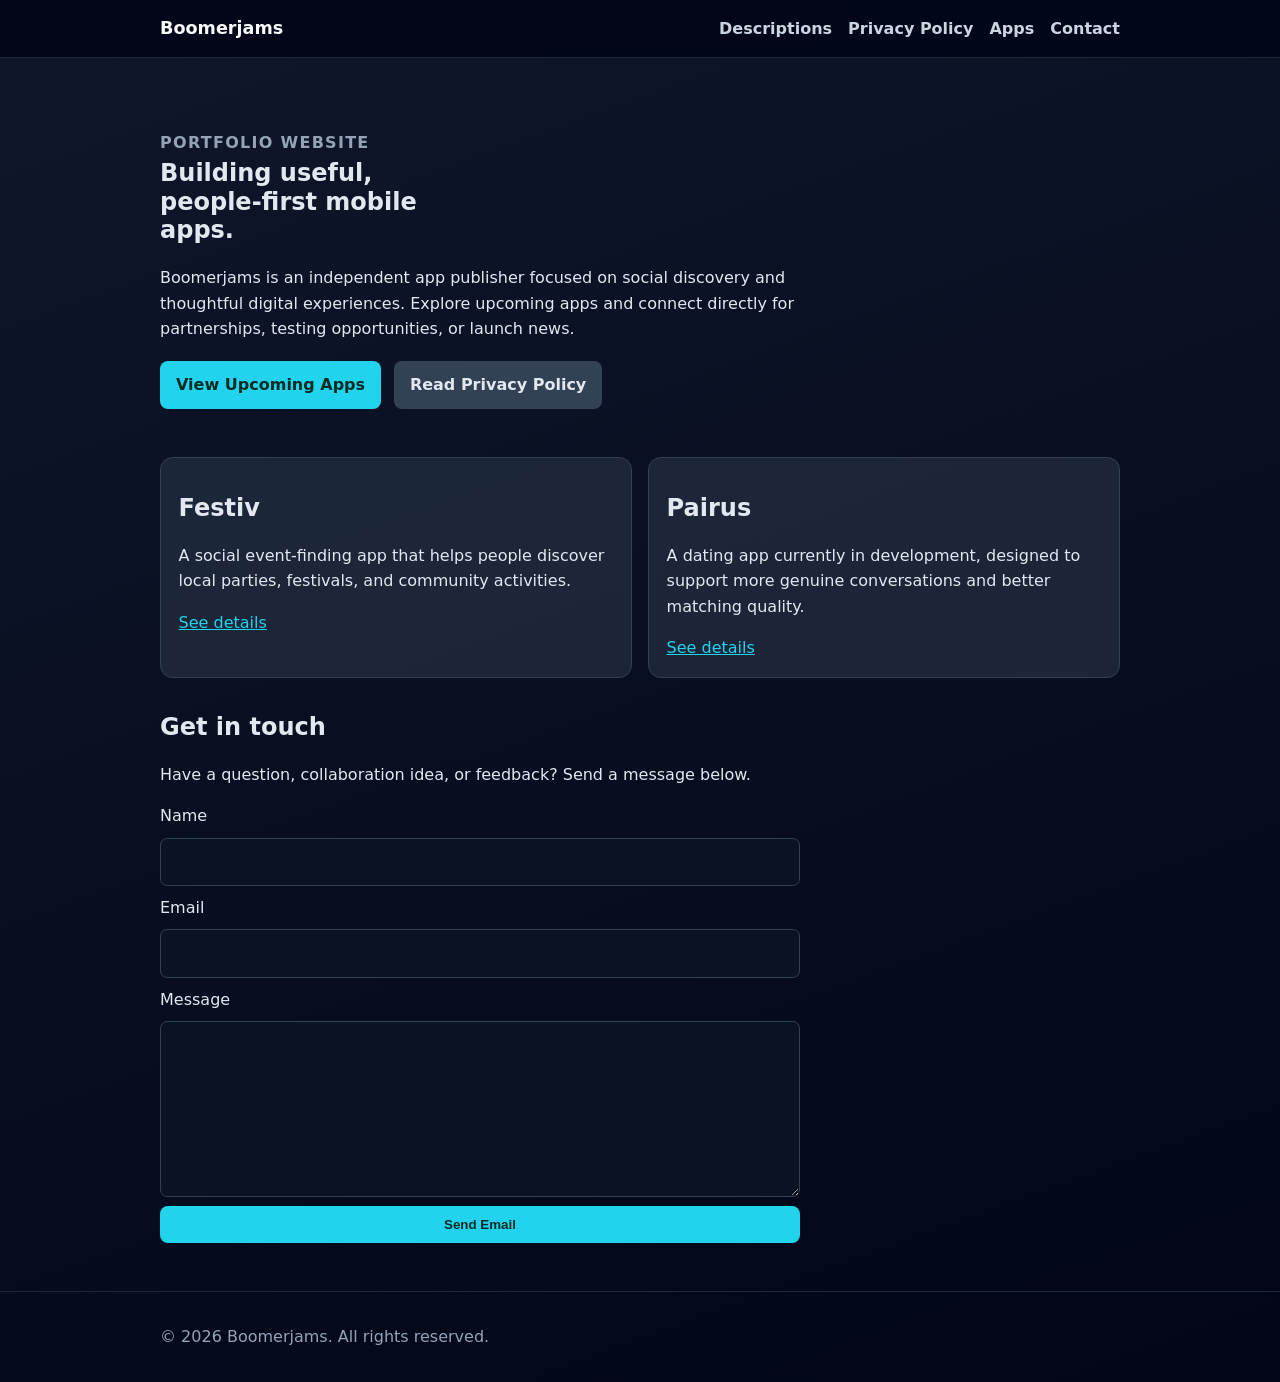
==== index.html @ 9849baeb "Merge branch 'main' into codex/create-portfolio-website-for-boomerjams" ====
<!doctype html>
<html lang="en">
  <head>
    <meta charset="UTF-8" />
    <meta name="viewport" content="width=device-width, initial-scale=1.0" />
    <title>Boomerjams | App Publisher Portfolio</title>
    <link rel="stylesheet" href="styles.css" />
  </head>
  <body>
    <header class="site-header">
      <div class="container nav-wrap">
        <a class="brand" href="index.html">Boomerjams</a>
        <nav aria-label="Main navigation">
          <ul class="nav-links">
            <li><a href="descriptions.html">Descriptions</a></li>
            <li><a href="privacy-policy.html">Privacy Policy</a></li>
            <li><a href="apps.html">Apps</a></li>
            <li><a href="#contact">Contact</a></li>
          </ul>
        </nav>
      </div>
    </header>

    <main>
      <section class="hero container">
        <p class="eyebrow">Portfolio Website</p>
        <h1>Building useful, people-first mobile apps.</h1>
        <p>
          Boomerjams is an independent app publisher focused on social discovery and
          thoughtful digital experiences. Explore upcoming apps and connect directly
          for partnerships, testing opportunities, or launch news.
        </p>
        <div class="hero-actions">
          <a class="btn" href="apps.html">View Upcoming Apps</a>
          <a class="btn btn-secondary" href="privacy-policy.html">Read Privacy Policy</a>
        </div>
      </section>

      <section class="container cards-grid">
        <article class="card">
          <h2>Festiv</h2>
          <p>
            A social event-finding app that helps people discover local parties,
            festivals, and community activities.
          </p>
          <a href="apps.html#festiv">See details</a>
        </article>
        <article class="card">
          <h2>Pairus</h2>
          <p>
            A dating app currently in development, designed to support more genuine
            conversations and better matching quality.
          </p>
          <a href="apps.html#pairus">See details</a>
        </article>
      </section>

      <section class="container contact" id="contact">
        <h2>Get in touch</h2>
        <p>Have a question, collaboration idea, or feedback? Send a message below.</p>
        <form class="contact-form" action="mailto:kobbowork@gmail.com" method="post" enctype="text/plain">
          <label for="name">Name</label>
          <input id="name" name="name" type="text" required />

          <label for="email">Email</label>
          <input id="email" name="email" type="email" required />

          <label for="message">Message</label>
          <textarea id="message" name="message" rows="6" required></textarea>

          <button type="submit" class="btn">Send Email</button>
        </form>
      </section>
    </main>

    <footer class="site-footer">
      <div class="container">
        <p>© <span id="year"></span> Boomerjams. All rights reserved.</p>
      </div>
    </footer>

    <script src="script.js"></script>
  </body>
</html>
---- styles.css ----
:root {
  --bg: #0f172a;
  --surface: #1e293b;
  --surface-alt: #334155;
  --text: #e2e8f0;
  --muted: #94a3b8;
  --accent: #22d3ee;
  --accent-dark: #0891b2;
  --max-width: 960px;
}

* {
  box-sizing: border-box;
}

body {
  margin: 0;
  font-family: Inter, system-ui, -apple-system, Segoe UI, Roboto, sans-serif;
  line-height: 1.6;
  background: linear-gradient(160deg, #0f172a, #020617);
  color: var(--text);
}

a {
  color: var(--accent);
}

.container {
  width: min(var(--max-width), 92%);
  margin: 0 auto;
}

.site-header {
  position: sticky;
  top: 0;
  z-index: 10;
  background: rgba(2, 6, 23, 0.92);
  backdrop-filter: blur(6px);
  border-bottom: 1px solid #1f2937;
}

.nav-wrap {
  display: flex;
  align-items: center;
  justify-content: space-between;
  gap: 1rem;
  padding: 0.9rem 0;
}

.brand {
  font-size: 1.1rem;
  font-weight: 700;
  color: #f8fafc;
  text-decoration: none;
}

.nav-links {
  display: flex;
  gap: 1rem;
  list-style: none;
  padding: 0;
  margin: 0;
}

.nav-links a {
  text-decoration: none;
  color: #cbd5e1;
  font-weight: 600;
}

.nav-links a:hover,
.nav-links a[aria-current="page"] {
  color: var(--accent);
}

.hero,
.page-main {
  padding: 3.5rem 0 2rem;
}

.eyebrow {
  color: var(--muted);
  text-transform: uppercase;
  letter-spacing: 0.08em;
  font-weight: 700;
  margin-bottom: 0.2rem;
}

h1,
h2,
h3 {
  line-height: 1.2;
}

.hero h1 {
  max-width: 18ch;
  margin-top: 0;
}

.hero p {
  max-width: 65ch;
}

.hero-actions {
  display: flex;
  flex-wrap: wrap;
  gap: 0.8rem;
  margin-top: 1.2rem;
}

.btn {
  border: none;
  background: var(--accent);
  color: #022c22;
  text-decoration: none;
  font-weight: 700;
  padding: 0.7rem 1rem;
  border-radius: 0.5rem;
  display: inline-block;
  cursor: pointer;
}

.btn:hover {
  background: #67e8f9;
}

.btn-secondary {
  background: var(--surface-alt);
  color: var(--text);
}

.btn-secondary:hover {
  background: #475569;
}

.cards-grid {
  display: grid;
  grid-template-columns: repeat(auto-fit, minmax(240px, 1fr));
  gap: 1rem;
  margin: 1rem auto 2.2rem;
}

.card {
  background: rgba(30, 41, 59, 0.9);
  border: 1px solid #334155;
  border-radius: 0.8rem;
  padding: 1rem 1.1rem;
}

.app-detail {
  margin-top: 1rem;
}

.contact {
  margin: 1rem auto 3rem;
}

.contact-form {
  display: grid;
  gap: 0.55rem;
  max-width: 640px;
}

input,
textarea {
  background: #0b1222;
  color: var(--text);
  border: 1px solid #334155;
  border-radius: 0.45rem;
  padding: 0.65rem;
  font: inherit;
}

.site-footer {
  border-top: 1px solid #1f2937;
  padding: 1rem 0;
  color: var(--muted);
}

.policy h2 {
  margin-top: 1.8rem;
}

@media (max-width: 700px) {
  .nav-wrap {
    flex-direction: column;
    align-items: flex-start;
  }

  .hero,
  .page-main {
    padding-top: 2rem;
  }
}
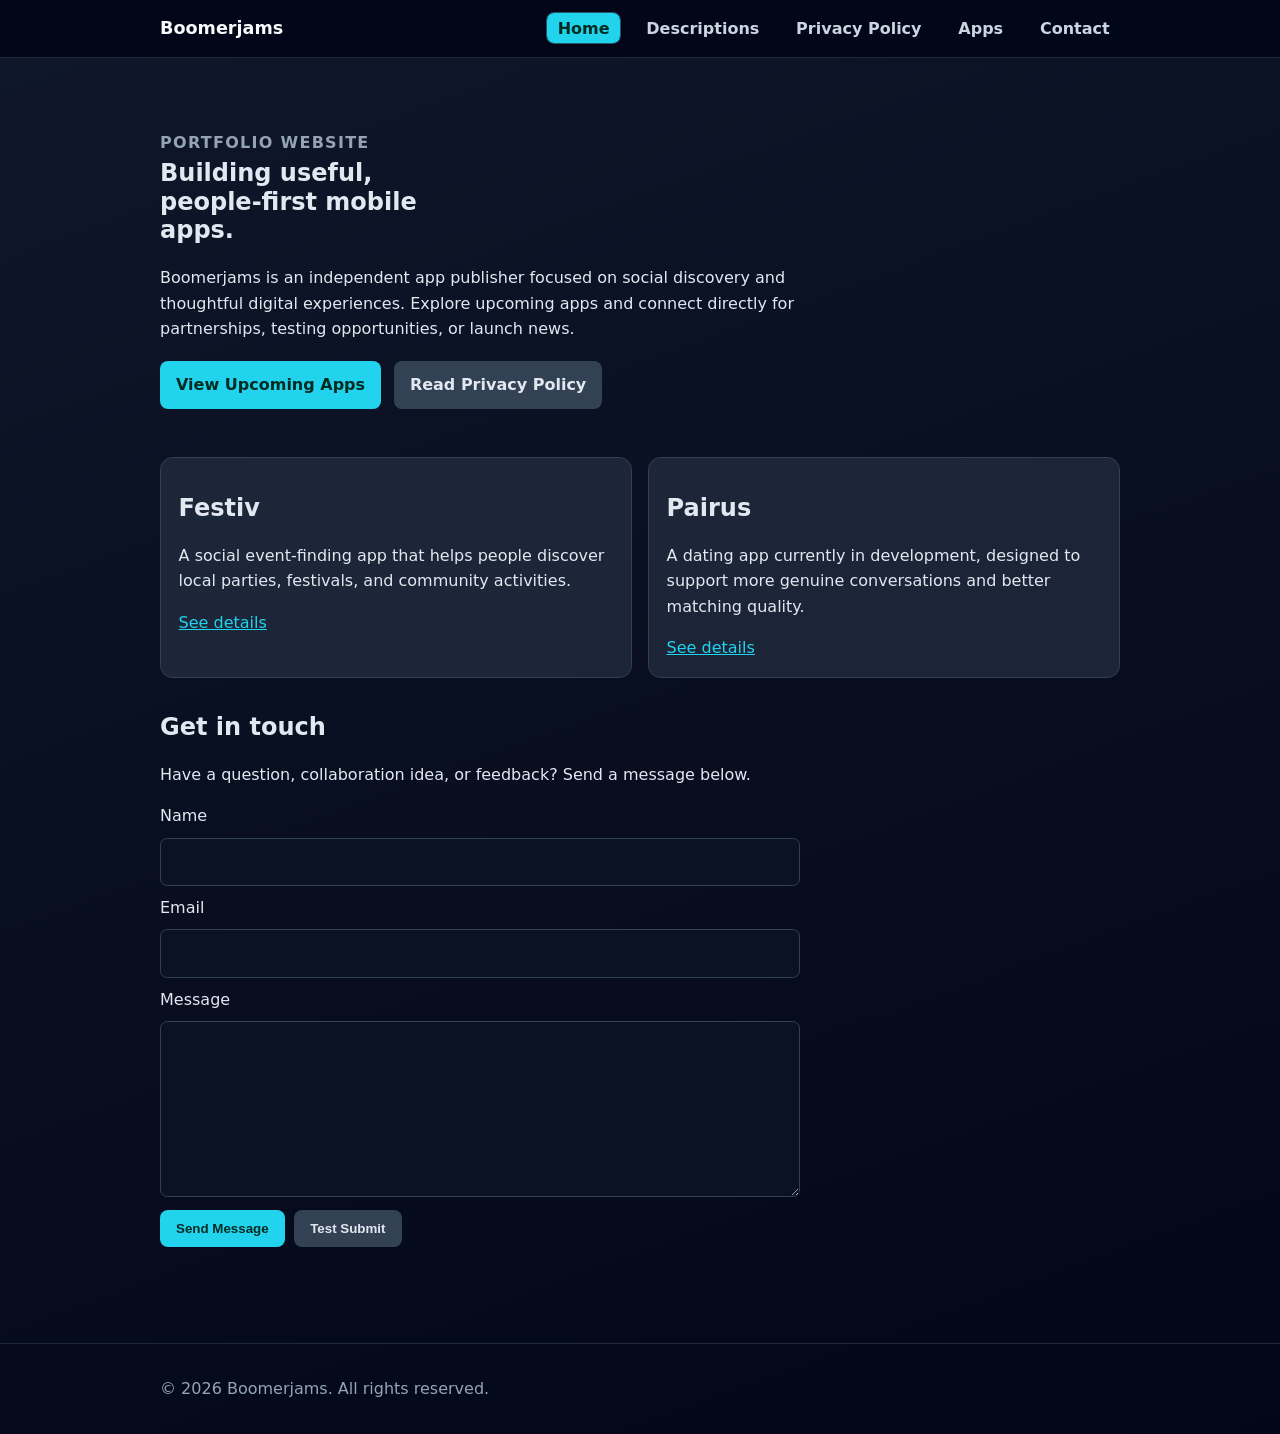
==== commit 4d84ad2c: "Add test submit and revert controls for contact animation flow" ====
--- a/index.html
+++ b/index.html
@@ -3,6 +3,7 @@
   <head>
     <meta charset="UTF-8" />
     <meta name="viewport" content="width=device-width, initial-scale=1.0" />
+    <link rel="icon" href="favicon.ico" sizes="any" />
     <title>Boomerjams | App Publisher Portfolio</title>
     <link rel="stylesheet" href="styles.css" />
   </head>
@@ -12,6 +13,7 @@
         <a class="brand" href="index.html">Boomerjams</a>
         <nav aria-label="Main navigation">
           <ul class="nav-links">
+            <li><a href="index.html" aria-current="page">Home</a></li>
             <li><a href="descriptions.html">Descriptions</a></li>
             <li><a href="privacy-policy.html">Privacy Policy</a></li>
             <li><a href="apps.html">Apps</a></li>
@@ -58,18 +60,34 @@
       <section class="container contact" id="contact">
         <h2>Get in touch</h2>
         <p>Have a question, collaboration idea, or feedback? Send a message below.</p>
-        <form class="contact-form" action="mailto:kobbowork@gmail.com" method="post" enctype="text/plain">
-          <label for="name">Name</label>
-          <input id="name" name="name" type="text" required />
 
-          <label for="email">Email</label>
-          <input id="email" name="email" type="email" required />
+        <div id="contactPanel" class="contact-panel">
+          <form id="contactForm" class="contact-form" action="https://formsubmit.co/ajax/kobbowork@gmail.com" method="post">
+            <input type="hidden" name="_subject" value="Boomerjams Portfolio Contact" />
+            <input type="hidden" name="_captcha" value="false" />
+            <label for="name">Name</label>
+            <input id="name" name="name" type="text" required />
 
-          <label for="message">Message</label>
-          <textarea id="message" name="message" rows="6" required></textarea>
+            <label for="email">Email</label>
+            <input id="email" name="email" type="email" required />
 
-          <button type="submit" class="btn">Send Email</button>
-        </form>
+            <label for="message">Message</label>
+            <textarea id="message" name="message" rows="6" required></textarea>
+
+            <div class="form-actions">
+              <button type="submit" class="btn" id="contactSubmit">Send Message</button>
+              <button type="button" class="btn btn-secondary" id="testSubmit">Test Submit</button>
+            </div>
+            <p id="formStatus" class="form-status" aria-live="polite"></p>
+          </form>
+
+          <div id="formSuccess" class="form-success" aria-hidden="true">
+            <span class="checkmark" aria-hidden="true">✓</span>
+            <h3>Message Sent</h3>
+            <p id="successText">Your message has been submitted successfully. I'll get back to you soon.</p>
+            <button type="button" class="btn btn-secondary" id="revertSubmit">Revert to normal submission</button>
+          </div>
+        </div>
       </section>
     </main>
 
--- a/styles.css
+++ b/styles.css
@@ -5,7 +5,7 @@
   --text: #e2e8f0;
   --muted: #94a3b8;
   --accent: #22d3ee;
-  --accent-dark: #0891b2;
+  --danger: #f87171;
   --max-width: 960px;
 }
 
@@ -66,11 +66,20 @@
   text-decoration: none;
   color: #cbd5e1;
   font-weight: 600;
-}
-
-.nav-links a:hover,
-.nav-links a[aria-current="page"] {
+  padding: 0.35rem 0.65rem;
+  border-radius: 0.45rem;
+  transition: background-color 0.2s ease, color 0.2s ease, transform 0.2s ease;
+}
+
+.nav-links a:hover {
   color: var(--accent);
+  background: rgba(34, 211, 238, 0.12);
+}
+
+.nav-links a[aria-current='page'] {
+  color: #022c22;
+  background: var(--accent);
+  box-shadow: 0 0 0 1px rgba(103, 232, 249, 0.35);
 }
 
 .hero,
@@ -118,10 +127,17 @@
   border-radius: 0.5rem;
   display: inline-block;
   cursor: pointer;
+  transition: transform 0.2s ease, background-color 0.2s ease;
 }
 
 .btn:hover {
   background: #67e8f9;
+  transform: translateY(-1px);
+}
+
+.btn:disabled {
+  opacity: 0.7;
+  cursor: wait;
 }
 
 .btn-secondary {
@@ -155,10 +171,33 @@
   margin: 1rem auto 3rem;
 }
 
+.contact-panel {
+  max-width: 640px;
+}
+
 .contact-form {
   display: grid;
   gap: 0.55rem;
-  max-width: 640px;
+  transform-origin: top center;
+  transition: opacity 0.35s ease, transform 0.35s ease, max-height 0.35s ease, margin 0.35s ease;
+  max-height: 900px;
+  overflow: hidden;
+}
+
+
+.form-actions {
+  display: flex;
+  flex-wrap: wrap;
+  gap: 0.6rem;
+  margin-top: 0.25rem;
+}
+
+.contact-panel.is-submitted .contact-form {
+  opacity: 0;
+  transform: scale(0.76);
+  max-height: 0;
+  margin: 0;
+  pointer-events: none;
 }
 
 input,
@@ -171,6 +210,59 @@
   font: inherit;
 }
 
+.form-status {
+  margin: 0.5rem 0 0;
+  color: #bae6fd;
+  min-height: 1.4em;
+  font-size: 0.95rem;
+}
+
+.form-status.error {
+  color: var(--danger);
+}
+
+.form-success {
+  display: grid;
+  justify-items: center;
+  text-align: center;
+  gap: 0.35rem;
+  margin-top: 0.6rem;
+  opacity: 0;
+  transform: translateY(10px) scale(0.94);
+  transition: opacity 0.35s ease, transform 0.35s ease;
+  pointer-events: none;
+  max-height: 0;
+  overflow: hidden;
+}
+
+.form-success.visible {
+  opacity: 1;
+  transform: translateY(0) scale(1);
+  max-height: 220px;
+  pointer-events: auto;
+}
+
+#revertSubmit {
+  margin-top: 0.2rem;
+}
+
+.checkmark {
+  width: 56px;
+  height: 56px;
+  display: grid;
+  place-items: center;
+  border-radius: 50%;
+  font-size: 2rem;
+  line-height: 1;
+  color: #022c22;
+  background: #4ade80;
+  box-shadow: 0 0 0 0 rgba(74, 222, 128, 0.35);
+}
+
+.form-success.visible .checkmark {
+  animation: pop-check 0.52s ease forwards;
+}
+
 .site-footer {
   border-top: 1px solid #1f2937;
   padding: 1rem 0;
@@ -181,6 +273,40 @@
   margin-top: 1.8rem;
 }
 
+.page-enter {
+  opacity: 0;
+  transform: translateY(8px);
+}
+
+.page-enter.page-enter-active {
+  opacity: 1;
+  transform: translateY(0);
+  transition: opacity 0.28s ease, transform 0.28s ease;
+}
+
+.page-exit-active {
+  opacity: 0;
+  transform: translateX(10px);
+  transition: opacity 0.2s ease, transform 0.2s ease;
+}
+
+@keyframes pop-check {
+  0% {
+    transform: scale(0.5);
+    box-shadow: 0 0 0 0 rgba(74, 222, 128, 0.5);
+  }
+
+  70% {
+    transform: scale(1.08);
+    box-shadow: 0 0 0 14px rgba(74, 222, 128, 0);
+  }
+
+  100% {
+    transform: scale(1);
+    box-shadow: 0 0 0 0 rgba(74, 222, 128, 0);
+  }
+}
+
 @media (max-width: 700px) {
   .nav-wrap {
     flex-direction: column;
@@ -191,4 +317,8 @@
   .page-main {
     padding-top: 2rem;
   }
-}
+
+  .nav-links {
+    flex-wrap: wrap;
+  }
+}
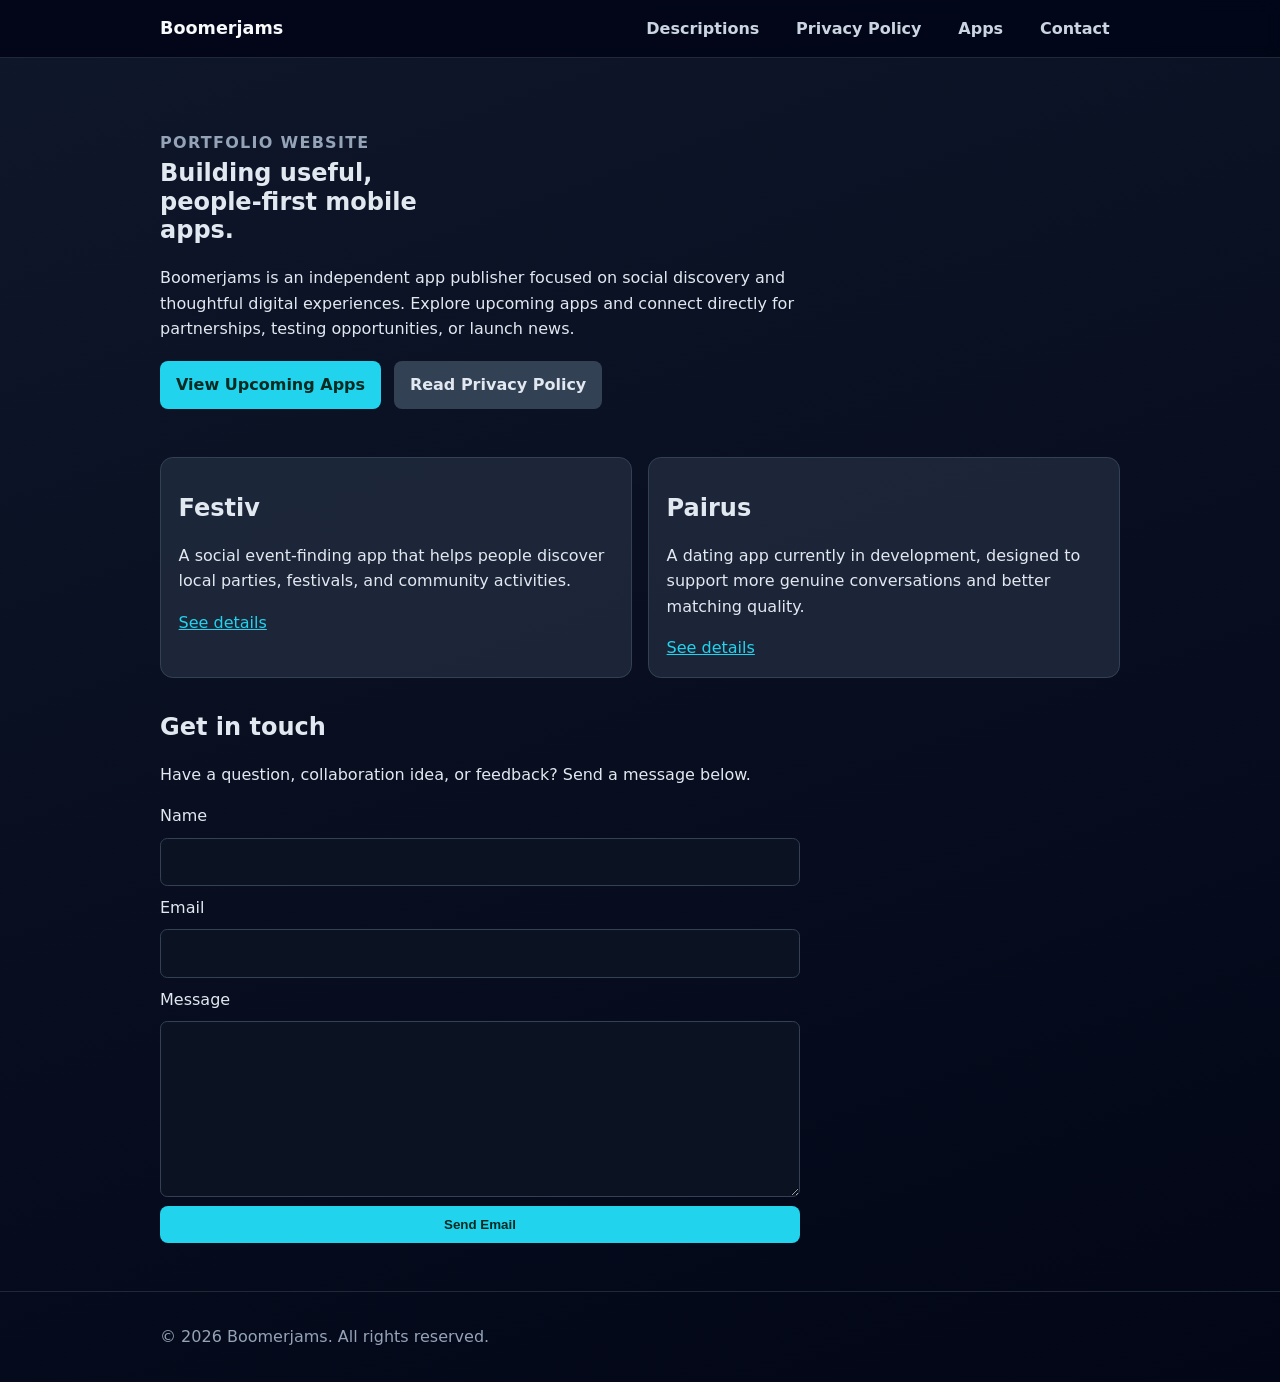
==== commit bac14c43: "Merge branch 'main' into codex/create-portfolio-website-for-boomerjams-90od5n" ====
--- a/index.html
+++ b/index.html
@@ -3,7 +3,6 @@
   <head>
     <meta charset="UTF-8" />
     <meta name="viewport" content="width=device-width, initial-scale=1.0" />
-    <link rel="icon" href="favicon.ico" sizes="any" />
     <title>Boomerjams | App Publisher Portfolio</title>
     <link rel="stylesheet" href="styles.css" />
   </head>
@@ -13,7 +12,6 @@
         <a class="brand" href="index.html">Boomerjams</a>
         <nav aria-label="Main navigation">
           <ul class="nav-links">
-            <li><a href="index.html" aria-current="page">Home</a></li>
             <li><a href="descriptions.html">Descriptions</a></li>
             <li><a href="privacy-policy.html">Privacy Policy</a></li>
             <li><a href="apps.html">Apps</a></li>
@@ -60,34 +58,18 @@
       <section class="container contact" id="contact">
         <h2>Get in touch</h2>
         <p>Have a question, collaboration idea, or feedback? Send a message below.</p>
+        <form class="contact-form" action="mailto:kobbowork@gmail.com" method="post" enctype="text/plain">
+          <label for="name">Name</label>
+          <input id="name" name="name" type="text" required />
 
-        <div id="contactPanel" class="contact-panel">
-          <form id="contactForm" class="contact-form" action="https://formsubmit.co/ajax/kobbowork@gmail.com" method="post">
-            <input type="hidden" name="_subject" value="Boomerjams Portfolio Contact" />
-            <input type="hidden" name="_captcha" value="false" />
-            <label for="name">Name</label>
-            <input id="name" name="name" type="text" required />
+          <label for="email">Email</label>
+          <input id="email" name="email" type="email" required />
 
-            <label for="email">Email</label>
-            <input id="email" name="email" type="email" required />
+          <label for="message">Message</label>
+          <textarea id="message" name="message" rows="6" required></textarea>
 
-            <label for="message">Message</label>
-            <textarea id="message" name="message" rows="6" required></textarea>
-
-            <div class="form-actions">
-              <button type="submit" class="btn" id="contactSubmit">Send Message</button>
-              <button type="button" class="btn btn-secondary" id="testSubmit">Test Submit</button>
-            </div>
-            <p id="formStatus" class="form-status" aria-live="polite"></p>
-          </form>
-
-          <div id="formSuccess" class="form-success" aria-hidden="true">
-            <span class="checkmark" aria-hidden="true">✓</span>
-            <h3>Message Sent</h3>
-            <p id="successText">Your message has been submitted successfully. I'll get back to you soon.</p>
-            <button type="button" class="btn btn-secondary" id="revertSubmit">Revert to normal submission</button>
-          </div>
-        </div>
+          <button type="submit" class="btn">Send Email</button>
+        </form>
       </section>
     </main>
 
--- a/styles.css
+++ b/styles.css
@@ -5,7 +5,7 @@
   --text: #e2e8f0;
   --muted: #94a3b8;
   --accent: #22d3ee;
-  --danger: #f87171;
+  --accent-dark: #0891b2;
   --max-width: 960px;
 }
 
@@ -127,17 +127,10 @@
   border-radius: 0.5rem;
   display: inline-block;
   cursor: pointer;
-  transition: transform 0.2s ease, background-color 0.2s ease;
 }
 
 .btn:hover {
   background: #67e8f9;
-  transform: translateY(-1px);
-}
-
-.btn:disabled {
-  opacity: 0.7;
-  cursor: wait;
 }
 
 .btn-secondary {
@@ -171,33 +164,10 @@
   margin: 1rem auto 3rem;
 }
 
-.contact-panel {
-  max-width: 640px;
-}
-
 .contact-form {
   display: grid;
   gap: 0.55rem;
-  transform-origin: top center;
-  transition: opacity 0.35s ease, transform 0.35s ease, max-height 0.35s ease, margin 0.35s ease;
-  max-height: 900px;
-  overflow: hidden;
-}
-
-
-.form-actions {
-  display: flex;
-  flex-wrap: wrap;
-  gap: 0.6rem;
-  margin-top: 0.25rem;
-}
-
-.contact-panel.is-submitted .contact-form {
-  opacity: 0;
-  transform: scale(0.76);
-  max-height: 0;
-  margin: 0;
-  pointer-events: none;
+  max-width: 640px;
 }
 
 input,
@@ -210,59 +180,6 @@
   font: inherit;
 }
 
-.form-status {
-  margin: 0.5rem 0 0;
-  color: #bae6fd;
-  min-height: 1.4em;
-  font-size: 0.95rem;
-}
-
-.form-status.error {
-  color: var(--danger);
-}
-
-.form-success {
-  display: grid;
-  justify-items: center;
-  text-align: center;
-  gap: 0.35rem;
-  margin-top: 0.6rem;
-  opacity: 0;
-  transform: translateY(10px) scale(0.94);
-  transition: opacity 0.35s ease, transform 0.35s ease;
-  pointer-events: none;
-  max-height: 0;
-  overflow: hidden;
-}
-
-.form-success.visible {
-  opacity: 1;
-  transform: translateY(0) scale(1);
-  max-height: 220px;
-  pointer-events: auto;
-}
-
-#revertSubmit {
-  margin-top: 0.2rem;
-}
-
-.checkmark {
-  width: 56px;
-  height: 56px;
-  display: grid;
-  place-items: center;
-  border-radius: 50%;
-  font-size: 2rem;
-  line-height: 1;
-  color: #022c22;
-  background: #4ade80;
-  box-shadow: 0 0 0 0 rgba(74, 222, 128, 0.35);
-}
-
-.form-success.visible .checkmark {
-  animation: pop-check 0.52s ease forwards;
-}
-
 .site-footer {
   border-top: 1px solid #1f2937;
   padding: 1rem 0;
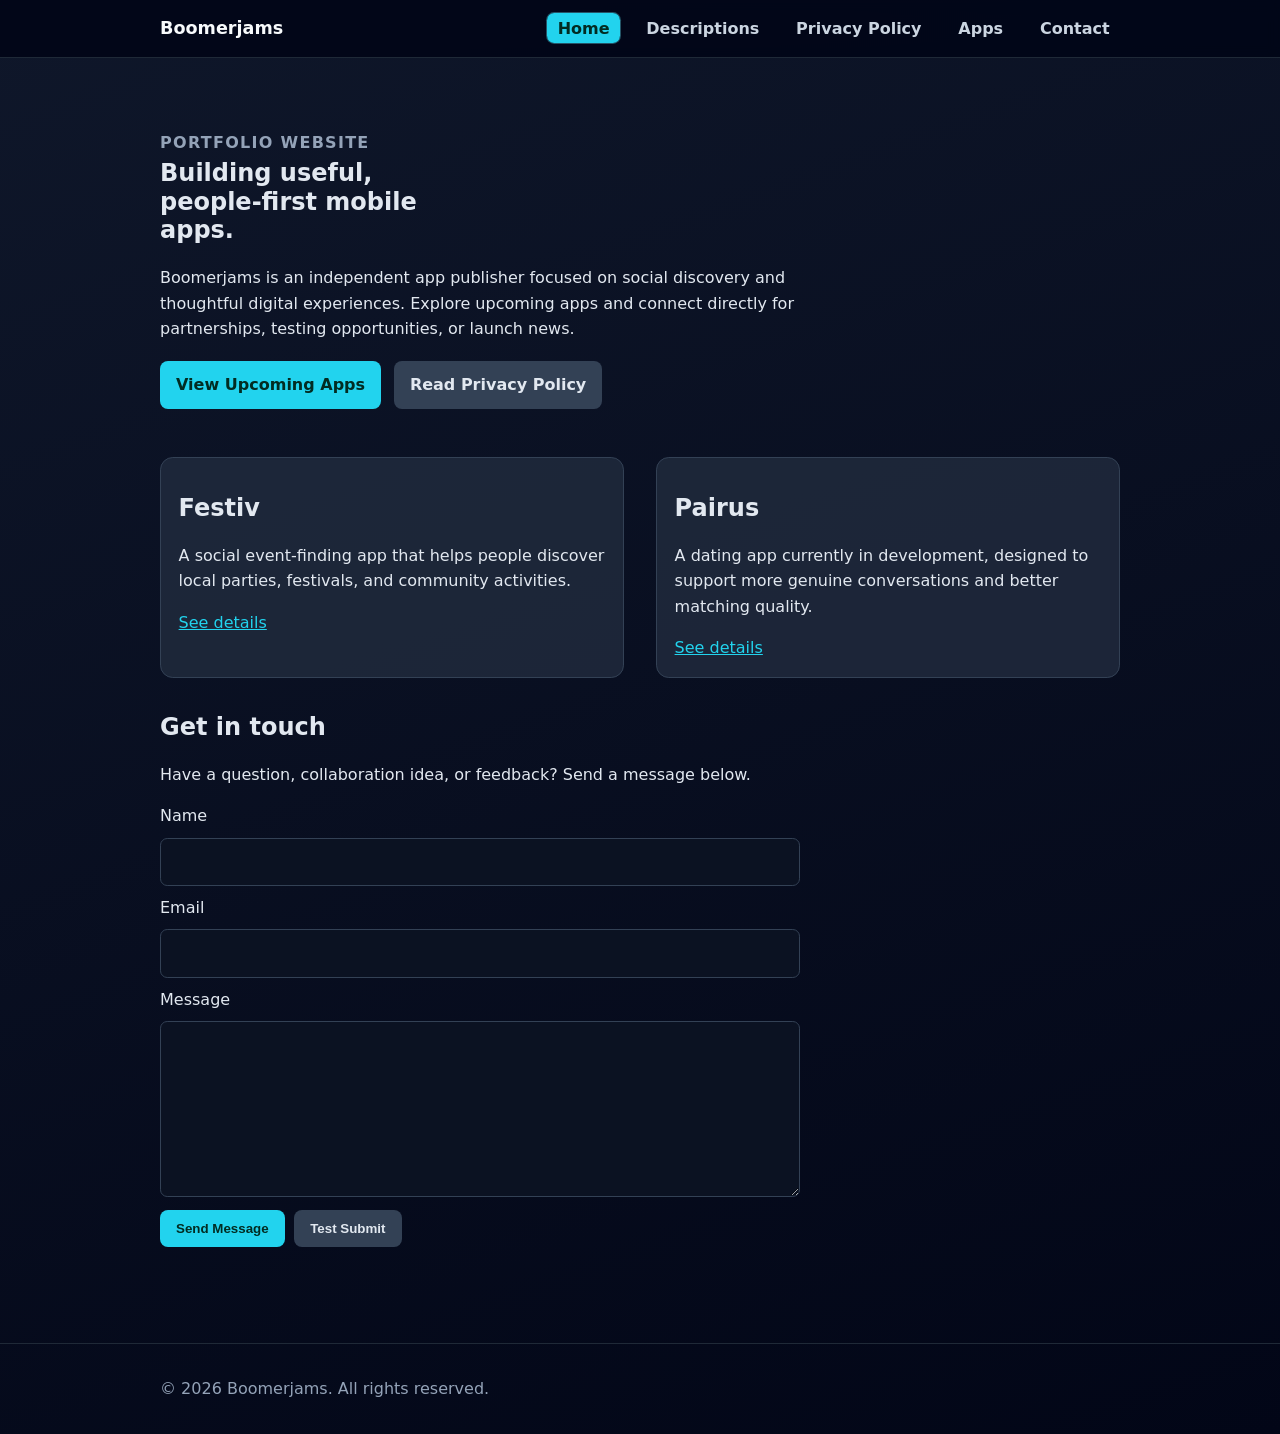
==== commit d310763f: "Anchor footer to bottom and increase homepage app card spacing" ====
--- a/index.html
+++ b/index.html
@@ -3,6 +3,7 @@
   <head>
     <meta charset="UTF-8" />
     <meta name="viewport" content="width=device-width, initial-scale=1.0" />
+    <link rel="icon" href="favicon.ico" sizes="any" />
     <title>Boomerjams | App Publisher Portfolio</title>
     <link rel="stylesheet" href="styles.css" />
   </head>
@@ -12,6 +13,7 @@
         <a class="brand" href="index.html">Boomerjams</a>
         <nav aria-label="Main navigation">
           <ul class="nav-links">
+            <li><a href="index.html" aria-current="page">Home</a></li>
             <li><a href="descriptions.html">Descriptions</a></li>
             <li><a href="privacy-policy.html">Privacy Policy</a></li>
             <li><a href="apps.html">Apps</a></li>
@@ -58,18 +60,34 @@
       <section class="container contact" id="contact">
         <h2>Get in touch</h2>
         <p>Have a question, collaboration idea, or feedback? Send a message below.</p>
-        <form class="contact-form" action="mailto:kobbowork@gmail.com" method="post" enctype="text/plain">
-          <label for="name">Name</label>
-          <input id="name" name="name" type="text" required />
 
-          <label for="email">Email</label>
-          <input id="email" name="email" type="email" required />
+        <div id="contactPanel" class="contact-panel">
+          <form id="contactForm" class="contact-form" action="https://formsubmit.co/ajax/kobbowork@gmail.com" method="post">
+            <input type="hidden" name="_subject" value="Boomerjams Portfolio Contact" />
+            <input type="hidden" name="_captcha" value="false" />
+            <label for="name">Name</label>
+            <input id="name" name="name" type="text" required />
 
-          <label for="message">Message</label>
-          <textarea id="message" name="message" rows="6" required></textarea>
+            <label for="email">Email</label>
+            <input id="email" name="email" type="email" required />
 
-          <button type="submit" class="btn">Send Email</button>
-        </form>
+            <label for="message">Message</label>
+            <textarea id="message" name="message" rows="6" required></textarea>
+
+            <div class="form-actions">
+              <button type="submit" class="btn" id="contactSubmit">Send Message</button>
+              <button type="button" class="btn btn-secondary" id="testSubmit">Test Submit</button>
+            </div>
+            <p id="formStatus" class="form-status" aria-live="polite"></p>
+          </form>
+
+          <div id="formSuccess" class="form-success" aria-hidden="true">
+            <span class="checkmark" aria-hidden="true">✓</span>
+            <h3>Message Sent</h3>
+            <p id="successText">Your message has been submitted successfully. I'll get back to you soon.</p>
+            <button type="button" class="btn btn-secondary" id="revertSubmit">Revert to normal submission</button>
+          </div>
+        </div>
       </section>
     </main>
 
--- a/styles.css
+++ b/styles.css
@@ -5,7 +5,7 @@
   --text: #e2e8f0;
   --muted: #94a3b8;
   --accent: #22d3ee;
-  --accent-dark: #0891b2;
+  --danger: #f87171;
   --max-width: 960px;
 }
 
@@ -15,6 +15,9 @@
 
 body {
   margin: 0;
+  min-height: 100vh;
+  display: flex;
+  flex-direction: column;
   font-family: Inter, system-ui, -apple-system, Segoe UI, Roboto, sans-serif;
   line-height: 1.6;
   background: linear-gradient(160deg, #0f172a, #020617);
@@ -28,6 +31,10 @@
 .container {
   width: min(var(--max-width), 92%);
   margin: 0 auto;
+}
+
+main {
+  flex: 1 0 auto;
 }
 
 .site-header {
@@ -127,10 +134,17 @@
   border-radius: 0.5rem;
   display: inline-block;
   cursor: pointer;
+  transition: transform 0.2s ease, background-color 0.2s ease;
 }
 
 .btn:hover {
   background: #67e8f9;
+  transform: translateY(-1px);
+}
+
+.btn:disabled {
+  opacity: 0.7;
+  cursor: wait;
 }
 
 .btn-secondary {
@@ -145,7 +159,7 @@
 .cards-grid {
   display: grid;
   grid-template-columns: repeat(auto-fit, minmax(240px, 1fr));
-  gap: 1rem;
+  gap: 2rem;
   margin: 1rem auto 2.2rem;
 }
 
@@ -164,10 +178,33 @@
   margin: 1rem auto 3rem;
 }
 
+.contact-panel {
+  max-width: 640px;
+}
+
 .contact-form {
   display: grid;
   gap: 0.55rem;
-  max-width: 640px;
+  transform-origin: top center;
+  transition: opacity 0.35s ease, transform 0.35s ease, max-height 0.35s ease, margin 0.35s ease;
+  max-height: 900px;
+  overflow: hidden;
+}
+
+
+.form-actions {
+  display: flex;
+  flex-wrap: wrap;
+  gap: 0.6rem;
+  margin-top: 0.25rem;
+}
+
+.contact-panel.is-submitted .contact-form {
+  opacity: 0;
+  transform: scale(0.76);
+  max-height: 0;
+  margin: 0;
+  pointer-events: none;
 }
 
 input,
@@ -180,10 +217,64 @@
   font: inherit;
 }
 
+.form-status {
+  margin: 0.5rem 0 0;
+  color: #bae6fd;
+  min-height: 1.4em;
+  font-size: 0.95rem;
+}
+
+.form-status.error {
+  color: var(--danger);
+}
+
+.form-success {
+  display: grid;
+  justify-items: center;
+  text-align: center;
+  gap: 0.35rem;
+  margin-top: 0.6rem;
+  opacity: 0;
+  transform: translateY(10px) scale(0.94);
+  transition: opacity 0.35s ease, transform 0.35s ease;
+  pointer-events: none;
+  max-height: 0;
+  overflow: hidden;
+}
+
+.form-success.visible {
+  opacity: 1;
+  transform: translateY(0) scale(1);
+  max-height: 220px;
+  pointer-events: auto;
+}
+
+#revertSubmit {
+  margin-top: 0.2rem;
+}
+
+.checkmark {
+  width: 56px;
+  height: 56px;
+  display: grid;
+  place-items: center;
+  border-radius: 50%;
+  font-size: 2rem;
+  line-height: 1;
+  color: #022c22;
+  background: #4ade80;
+  box-shadow: 0 0 0 0 rgba(74, 222, 128, 0.35);
+}
+
+.form-success.visible .checkmark {
+  animation: pop-check 0.52s ease forwards;
+}
+
 .site-footer {
   border-top: 1px solid #1f2937;
   padding: 1rem 0;
   color: var(--muted);
+  margin-top: auto;
 }
 
 .policy h2 {
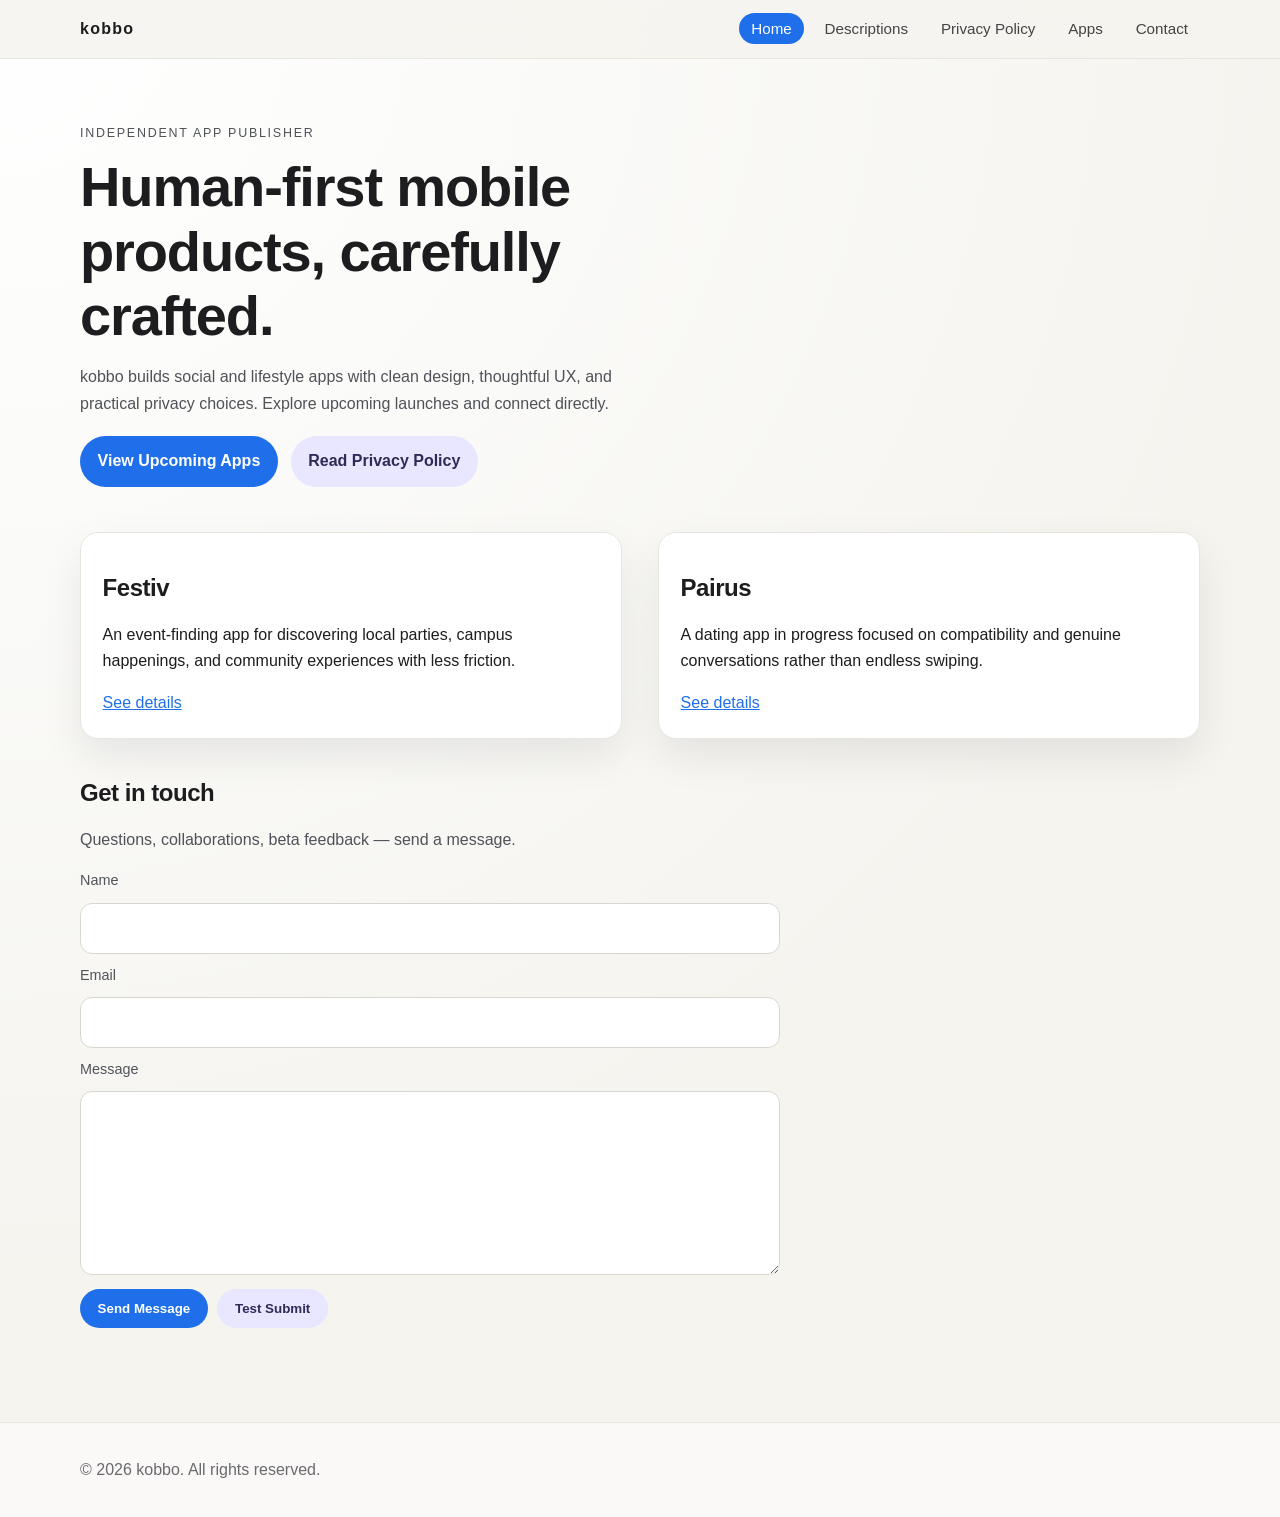
==== commit 4f09f593: "Redesign site to kobbo brand with smoother motion and scroll reveals" ====
--- a/index.html
+++ b/index.html
@@ -4,13 +4,13 @@
     <meta charset="UTF-8" />
     <meta name="viewport" content="width=device-width, initial-scale=1.0" />
     <link rel="icon" href="favicon.ico" sizes="any" />
-    <title>Boomerjams | App Publisher Portfolio</title>
+    <title>kobbo | App Publisher Portfolio</title>
     <link rel="stylesheet" href="styles.css" />
   </head>
   <body>
     <header class="site-header">
       <div class="container nav-wrap">
-        <a class="brand" href="index.html">Boomerjams</a>
+        <a class="brand" href="index.html">kobbo</a>
         <nav aria-label="Main navigation">
           <ul class="nav-links">
             <li><a href="index.html" aria-current="page">Home</a></li>
@@ -24,13 +24,12 @@
     </header>
 
     <main>
-      <section class="hero container">
-        <p class="eyebrow">Portfolio Website</p>
-        <h1>Building useful, people-first mobile apps.</h1>
-        <p>
-          Boomerjams is an independent app publisher focused on social discovery and
-          thoughtful digital experiences. Explore upcoming apps and connect directly
-          for partnerships, testing opportunities, or launch news.
+      <section class="hero container reveal">
+        <p class="eyebrow">Independent App Publisher</p>
+        <h1>Human-first mobile products, carefully crafted.</h1>
+        <p class="lead">
+          kobbo builds social and lifestyle apps with clean design, thoughtful UX,
+          and practical privacy choices. Explore upcoming launches and connect directly.
         </p>
         <div class="hero-actions">
           <a class="btn" href="apps.html">View Upcoming Apps</a>
@@ -38,33 +37,34 @@
         </div>
       </section>
 
-      <section class="container cards-grid">
+      <section class="container cards-grid reveal">
         <article class="card">
           <h2>Festiv</h2>
           <p>
-            A social event-finding app that helps people discover local parties,
-            festivals, and community activities.
+            An event-finding app for discovering local parties, campus happenings,
+            and community experiences with less friction.
           </p>
           <a href="apps.html#festiv">See details</a>
         </article>
         <article class="card">
           <h2>Pairus</h2>
           <p>
-            A dating app currently in development, designed to support more genuine
-            conversations and better matching quality.
+            A dating app in progress focused on compatibility and genuine
+            conversations rather than endless swiping.
           </p>
           <a href="apps.html#pairus">See details</a>
         </article>
       </section>
 
-      <section class="container contact" id="contact">
+      <section class="container contact reveal" id="contact">
         <h2>Get in touch</h2>
-        <p>Have a question, collaboration idea, or feedback? Send a message below.</p>
+        <p class="lead">Questions, collaborations, beta feedback — send a message.</p>
 
         <div id="contactPanel" class="contact-panel">
           <form id="contactForm" class="contact-form" action="https://formsubmit.co/ajax/kobbowork@gmail.com" method="post">
-            <input type="hidden" name="_subject" value="Boomerjams Portfolio Contact" />
+            <input type="hidden" name="_subject" value="kobbo Portfolio Contact" />
             <input type="hidden" name="_captcha" value="false" />
+
             <label for="name">Name</label>
             <input id="name" name="name" type="text" required />
 
@@ -93,7 +93,7 @@
 
     <footer class="site-footer">
       <div class="container">
-        <p>© <span id="year"></span> Boomerjams. All rights reserved.</p>
+        <p>© <span id="year"></span> kobbo. All rights reserved.</p>
       </div>
     </footer>
 
--- a/styles.css
+++ b/styles.css
@@ -1,16 +1,22 @@
 :root {
-  --bg: #0f172a;
-  --surface: #1e293b;
-  --surface-alt: #334155;
-  --text: #e2e8f0;
-  --muted: #94a3b8;
-  --accent: #22d3ee;
-  --danger: #f87171;
-  --max-width: 960px;
+  --bg: #f5f4ef;
+  --surface: #ffffff;
+  --ink: #1d1d1f;
+  --muted: #6a6a6f;
+  --line: #e7e6df;
+  --accent: #1f6feb;
+  --accent-ink: #ffffff;
+  --max-width: 1120px;
+  --radius: 18px;
+  --shadow: 0 18px 40px rgba(13, 14, 20, 0.08);
 }
 
 * {
   box-sizing: border-box;
+}
+
+html {
+  scroll-behavior: smooth;
 }
 
 body {
@@ -18,10 +24,14 @@
   min-height: 100vh;
   display: flex;
   flex-direction: column;
-  font-family: Inter, system-ui, -apple-system, Segoe UI, Roboto, sans-serif;
-  line-height: 1.6;
-  background: linear-gradient(160deg, #0f172a, #020617);
-  color: var(--text);
+  font-family: "Inter", "Avenir Next", "Segoe UI", Roboto, sans-serif;
+  color: var(--ink);
+  background: radial-gradient(circle at top left, #fff 0%, var(--bg) 65%);
+  line-height: 1.65;
+}
+
+main {
+  flex: 1 0 auto;
 }
 
 a {
@@ -33,17 +43,13 @@
   margin: 0 auto;
 }
 
-main {
-  flex: 1 0 auto;
-}
-
 .site-header {
   position: sticky;
   top: 0;
-  z-index: 10;
-  background: rgba(2, 6, 23, 0.92);
-  backdrop-filter: blur(6px);
-  border-bottom: 1px solid #1f2937;
+  z-index: 50;
+  background: rgba(245, 244, 239, 0.85);
+  backdrop-filter: blur(12px);
+  border-bottom: 1px solid var(--line);
 }
 
 .nav-wrap {
@@ -51,95 +57,104 @@
   align-items: center;
   justify-content: space-between;
   gap: 1rem;
-  padding: 0.9rem 0;
+  padding: 1rem 0;
 }
 
 .brand {
-  font-size: 1.1rem;
+  text-decoration: none;
+  color: var(--ink);
   font-weight: 700;
-  color: #f8fafc;
-  text-decoration: none;
+  letter-spacing: 0.08em;
+  text-transform: lowercase;
 }
 
 .nav-links {
-  display: flex;
-  gap: 1rem;
   list-style: none;
+  display: flex;
+  flex-wrap: wrap;
+  gap: 0.55rem;
   padding: 0;
   margin: 0;
 }
 
 .nav-links a {
   text-decoration: none;
-  color: #cbd5e1;
-  font-weight: 600;
-  padding: 0.35rem 0.65rem;
-  border-radius: 0.45rem;
-  transition: background-color 0.2s ease, color 0.2s ease, transform 0.2s ease;
+  color: #444;
+  font-size: 0.95rem;
+  padding: 0.45rem 0.75rem;
+  border-radius: 999px;
+  transition: background-color 0.25s ease, color 0.25s ease;
 }
 
 .nav-links a:hover {
-  color: var(--accent);
-  background: rgba(34, 211, 238, 0.12);
+  background: #eceafc;
+  color: #1e2a6f;
 }
 
 .nav-links a[aria-current='page'] {
-  color: #022c22;
-  background: var(--accent);
-  box-shadow: 0 0 0 1px rgba(103, 232, 249, 0.35);
+  background: #1f6feb;
+  color: #fff;
 }
 
 .hero,
 .page-main {
-  padding: 3.5rem 0 2rem;
+  padding: clamp(2.4rem, 5vw, 5rem) 0 2rem;
 }
 
 .eyebrow {
+  text-transform: uppercase;
+  letter-spacing: 0.14em;
+  font-size: 0.78rem;
   color: var(--muted);
-  text-transform: uppercase;
-  letter-spacing: 0.08em;
-  font-weight: 700;
-  margin-bottom: 0.2rem;
+  margin: 0 0 0.7rem;
 }
 
 h1,
 h2,
 h3 {
-  line-height: 1.2;
-}
-
-.hero h1 {
-  max-width: 18ch;
-  margin-top: 0;
-}
-
+  line-height: 1.15;
+  letter-spacing: -0.02em;
+}
+
+h1 {
+  font-size: clamp(2rem, 5vw, 3.5rem);
+  margin: 0;
+  max-width: 16ch;
+}
+
+.lead,
 .hero p {
-  max-width: 65ch;
+  max-width: 62ch;
+  color: #4f5258;
 }
 
 .hero-actions {
   display: flex;
+  gap: 0.8rem;
   flex-wrap: wrap;
-  gap: 0.8rem;
   margin-top: 1.2rem;
 }
 
 .btn {
   border: none;
+  border-radius: 999px;
   background: var(--accent);
-  color: #022c22;
+  color: var(--accent-ink);
+  font-weight: 600;
   text-decoration: none;
-  font-weight: 700;
-  padding: 0.7rem 1rem;
-  border-radius: 0.5rem;
-  display: inline-block;
+  padding: 0.75rem 1.1rem;
   cursor: pointer;
-  transition: transform 0.2s ease, background-color 0.2s ease;
+  transition: transform 0.2s ease, filter 0.2s ease;
 }
 
 .btn:hover {
-  background: #67e8f9;
   transform: translateY(-1px);
+  filter: brightness(1.04);
+}
+
+.btn-secondary {
+  background: #e9e6ff;
+  color: #2e2b57;
 }
 
 .btn:disabled {
@@ -147,31 +162,29 @@
   cursor: wait;
 }
 
-.btn-secondary {
-  background: var(--surface-alt);
-  color: var(--text);
-}
-
-.btn-secondary:hover {
-  background: #475569;
-}
-
 .cards-grid {
   display: grid;
-  grid-template-columns: repeat(auto-fit, minmax(240px, 1fr));
+  grid-template-columns: repeat(auto-fit, minmax(280px, 1fr));
+  gap: 2.25rem;
+  margin: 0.8rem auto 2.5rem;
+}
+
+.card {
+  background: var(--surface);
+  border: 1px solid var(--line);
+  border-radius: var(--radius);
+  padding: 1.35rem;
+  box-shadow: var(--shadow);
+}
+
+.description-list {
+  display: grid;
   gap: 2rem;
-  margin: 1rem auto 2.2rem;
-}
-
-.card {
-  background: rgba(30, 41, 59, 0.9);
-  border: 1px solid #334155;
-  border-radius: 0.8rem;
-  padding: 1rem 1.1rem;
+  margin-top: 1.4rem;
 }
 
 .app-detail {
-  margin-top: 1rem;
+  margin-top: 1.2rem;
 }
 
 .contact {
@@ -179,53 +192,56 @@
 }
 
 .contact-panel {
-  max-width: 640px;
+  max-width: 700px;
 }
 
 .contact-form {
   display: grid;
-  gap: 0.55rem;
+  gap: 0.6rem;
   transform-origin: top center;
-  transition: opacity 0.35s ease, transform 0.35s ease, max-height 0.35s ease, margin 0.35s ease;
-  max-height: 900px;
+  transition: opacity 0.45s ease, transform 0.45s ease, max-height 0.45s ease;
+  max-height: 1100px;
   overflow: hidden;
 }
-
 
 .form-actions {
   display: flex;
   flex-wrap: wrap;
   gap: 0.6rem;
-  margin-top: 0.25rem;
+  margin-top: 0.3rem;
 }
 
 .contact-panel.is-submitted .contact-form {
   opacity: 0;
-  transform: scale(0.76);
+  transform: scale(0.72);
   max-height: 0;
-  margin: 0;
   pointer-events: none;
+}
+
+label {
+  font-size: 0.9rem;
+  color: #50545a;
 }
 
 input,
 textarea {
-  background: #0b1222;
-  color: var(--text);
-  border: 1px solid #334155;
-  border-radius: 0.45rem;
-  padding: 0.65rem;
+  border: 1px solid #d8d7cf;
+  border-radius: 12px;
+  padding: 0.72rem 0.78rem;
   font: inherit;
+  background: #fff;
+  color: var(--ink);
 }
 
 .form-status {
-  margin: 0.5rem 0 0;
-  color: #bae6fd;
   min-height: 1.4em;
-  font-size: 0.95rem;
+  margin: 0.4rem 0 0;
+  color: #38517d;
+  font-size: 0.92rem;
 }
 
 .form-status.error {
-  color: var(--danger);
+  color: #b53d3d;
 }
 
 .form-success {
@@ -235,8 +251,8 @@
   gap: 0.35rem;
   margin-top: 0.6rem;
   opacity: 0;
-  transform: translateY(10px) scale(0.94);
-  transition: opacity 0.35s ease, transform 0.35s ease;
+  transform: translateY(14px) scale(0.94);
+  transition: opacity 0.45s ease, transform 0.45s ease;
   pointer-events: none;
   max-height: 0;
   overflow: hidden;
@@ -245,77 +261,78 @@
 .form-success.visible {
   opacity: 1;
   transform: translateY(0) scale(1);
-  max-height: 220px;
+  max-height: 240px;
   pointer-events: auto;
 }
 
+.checkmark {
+  width: 60px;
+  height: 60px;
+  border-radius: 50%;
+  display: grid;
+  place-items: center;
+  font-size: 2rem;
+  color: #0b5131;
+  background: #a8f3c8;
+}
+
+.form-success.visible .checkmark {
+  animation: pop-check 0.55s ease;
+}
+
 #revertSubmit {
-  margin-top: 0.2rem;
-}
-
-.checkmark {
-  width: 56px;
-  height: 56px;
-  display: grid;
-  place-items: center;
-  border-radius: 50%;
-  font-size: 2rem;
-  line-height: 1;
-  color: #022c22;
-  background: #4ade80;
-  box-shadow: 0 0 0 0 rgba(74, 222, 128, 0.35);
-}
-
-.form-success.visible .checkmark {
-  animation: pop-check 0.52s ease forwards;
+  margin-top: 0.4rem;
+}
+
+.policy h2 {
+  margin-top: 1.7rem;
 }
 
 .site-footer {
-  border-top: 1px solid #1f2937;
-  padding: 1rem 0;
+  border-top: 1px solid var(--line);
+  margin-top: auto;
+  padding: 1.1rem 0;
   color: var(--muted);
-  margin-top: auto;
-}
-
-.policy h2 {
-  margin-top: 1.8rem;
-}
-
+  background: rgba(255, 255, 255, 0.45);
+}
+
+/* Scroll reveal */
+.reveal {
+  opacity: 0;
+  transform: translateY(28px);
+  transition: opacity 0.75s cubic-bezier(0.22, 1, 0.36, 1), transform 0.75s cubic-bezier(0.22, 1, 0.36, 1);
+}
+
+.reveal.in-view {
+  opacity: 1;
+  transform: translateY(0);
+}
+
+/* Page transitions */
 .page-enter {
   opacity: 0;
-  transform: translateY(8px);
+  transform: translateY(10px);
 }
 
 .page-enter.page-enter-active {
   opacity: 1;
   transform: translateY(0);
-  transition: opacity 0.28s ease, transform 0.28s ease;
+  transition: opacity 0.45s ease, transform 0.45s ease;
 }
 
 .page-exit-active {
   opacity: 0;
   transform: translateX(10px);
-  transition: opacity 0.2s ease, transform 0.2s ease;
+  transition: opacity 0.25s ease, transform 0.25s ease;
 }
 
 @keyframes pop-check {
-  0% {
-    transform: scale(0.5);
-    box-shadow: 0 0 0 0 rgba(74, 222, 128, 0.5);
-  }
-
-  70% {
-    transform: scale(1.08);
-    box-shadow: 0 0 0 14px rgba(74, 222, 128, 0);
-  }
-
-  100% {
-    transform: scale(1);
-    box-shadow: 0 0 0 0 rgba(74, 222, 128, 0);
-  }
-}
-
-@media (max-width: 700px) {
+  0% { transform: scale(0.45); }
+  70% { transform: scale(1.1); }
+  100% { transform: scale(1); }
+}
+
+@media (max-width: 760px) {
   .nav-wrap {
     flex-direction: column;
     align-items: flex-start;
@@ -325,8 +342,10 @@
   .page-main {
     padding-top: 2rem;
   }
-
-  .nav-links {
-    flex-wrap: wrap;
-  }
-}
+}
+
+@media (prefers-reduced-motion: reduce) {
+  html { scroll-behavior: auto; }
+  * { animation: none !important; transition: none !important; }
+  .reveal { opacity: 1; transform: none; }
+}
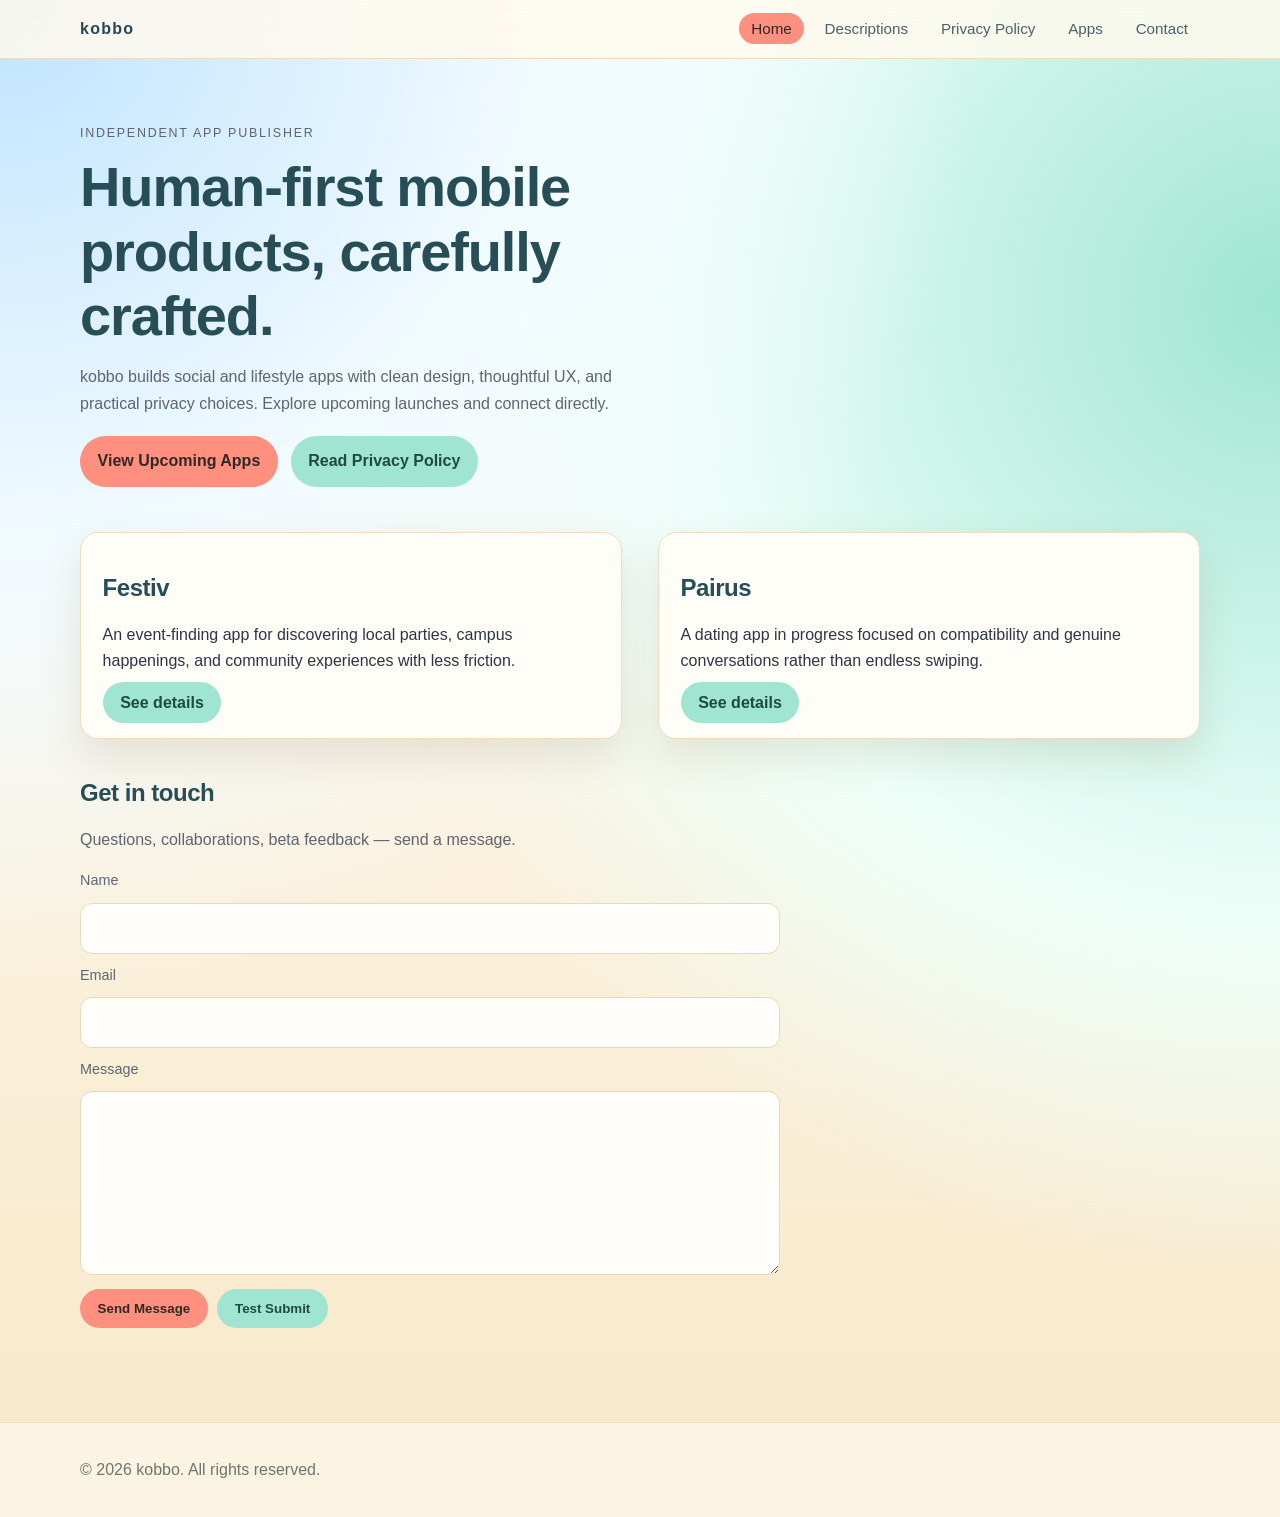
==== commit 127185af: "Animate privacy policy sections with reveal-on-scroll" ====
--- a/index.html
+++ b/index.html
@@ -44,7 +44,7 @@
             An event-finding app for discovering local parties, campus happenings,
             and community experiences with less friction.
           </p>
-          <a href="apps.html#festiv">See details</a>
+          <a class="btn btn-secondary" href="apps.html#festiv">See details</a>
         </article>
         <article class="card">
           <h2>Pairus</h2>
@@ -52,7 +52,7 @@
             A dating app in progress focused on compatibility and genuine
             conversations rather than endless swiping.
           </p>
-          <a href="apps.html#pairus">See details</a>
+          <a class="btn btn-secondary" href="apps.html#pairus">See details</a>
         </article>
       </section>
 
--- a/styles.css
+++ b/styles.css
@@ -1,14 +1,19 @@
 :root {
-  --bg: #f5f4ef;
-  --surface: #ffffff;
-  --ink: #1d1d1f;
-  --muted: #6a6a6f;
-  --line: #e7e6df;
-  --accent: #1f6feb;
-  --accent-ink: #ffffff;
+  --salmon: #ff8f7f;
+  --seafoam: #9fe5d2;
+  --sand: #f7e8c8;
+  --baby-blue: #bfe3ff;
+
+  --bg: #fff9ee;
+  --surface: #fffdf8;
+  --ink: #2d3642;
+  --muted: #6e7078;
+  --line: #efdcc0;
+  --accent: #ff8f7f;
+  --accent-ink: #2f2a25;
   --max-width: 1120px;
   --radius: 18px;
-  --shadow: 0 18px 40px rgba(13, 14, 20, 0.08);
+  --shadow: 0 18px 40px rgba(125, 89, 53, 0.14);
 }
 
 * {
@@ -26,7 +31,10 @@
   flex-direction: column;
   font-family: "Inter", "Avenir Next", "Segoe UI", Roboto, sans-serif;
   color: var(--ink);
-  background: radial-gradient(circle at top left, #fff 0%, var(--bg) 65%);
+  background:
+    radial-gradient(circle at 0% 0%, var(--baby-blue) 0%, #f2fbff 28%, transparent 50%),
+    radial-gradient(circle at 100% 20%, var(--seafoam) 0%, #edfff9 35%, transparent 55%),
+    linear-gradient(180deg, #fffdf8 0%, var(--sand) 100%);
   line-height: 1.65;
 }
 
@@ -35,7 +43,7 @@
 }
 
 a {
-  color: var(--accent);
+  color: #1f72a8;
 }
 
 .container {
@@ -47,7 +55,7 @@
   position: sticky;
   top: 0;
   z-index: 50;
-  background: rgba(245, 244, 239, 0.85);
+  background: rgba(255, 249, 238, 0.85);
   backdrop-filter: blur(12px);
   border-bottom: 1px solid var(--line);
 }
@@ -62,8 +70,8 @@
 
 .brand {
   text-decoration: none;
-  color: var(--ink);
-  font-weight: 700;
+  color: #264653;
+  font-weight: 800;
   letter-spacing: 0.08em;
   text-transform: lowercase;
 }
@@ -79,7 +87,7 @@
 
 .nav-links a {
   text-decoration: none;
-  color: #444;
+  color: #4d5f6b;
   font-size: 0.95rem;
   padding: 0.45rem 0.75rem;
   border-radius: 999px;
@@ -87,13 +95,13 @@
 }
 
 .nav-links a:hover {
-  background: #eceafc;
-  color: #1e2a6f;
+  background: var(--baby-blue);
+  color: #1f5170;
 }
 
 .nav-links a[aria-current='page'] {
-  background: #1f6feb;
-  color: #fff;
+  background: var(--salmon);
+  color: #332723;
 }
 
 .hero,
@@ -105,15 +113,17 @@
   text-transform: uppercase;
   letter-spacing: 0.14em;
   font-size: 0.78rem;
-  color: var(--muted);
+  color: #5f8f96;
   margin: 0 0 0.7rem;
 }
 
 h1,
 h2,
-h3 {
+h3,
+h4 {
   line-height: 1.15;
   letter-spacing: -0.02em;
+  color: #274d57;
 }
 
 h1 {
@@ -125,7 +135,7 @@
 .lead,
 .hero p {
   max-width: 62ch;
-  color: #4f5258;
+  color: #5f6470;
 }
 
 .hero-actions {
@@ -138,9 +148,9 @@
 .btn {
   border: none;
   border-radius: 999px;
-  background: var(--accent);
+  background: var(--salmon);
   color: var(--accent-ink);
-  font-weight: 600;
+  font-weight: 700;
   text-decoration: none;
   padding: 0.75rem 1.1rem;
   cursor: pointer;
@@ -153,8 +163,8 @@
 }
 
 .btn-secondary {
-  background: #e9e6ff;
-  color: #2e2b57;
+  background: var(--seafoam);
+  color: #1f4a43;
 }
 
 .btn:disabled {
@@ -220,28 +230,28 @@
 
 label {
   font-size: 0.9rem;
-  color: #50545a;
+  color: #5d6672;
 }
 
 input,
 textarea {
-  border: 1px solid #d8d7cf;
+  border: 1px solid #e7d9bf;
   border-radius: 12px;
   padding: 0.72rem 0.78rem;
   font: inherit;
-  background: #fff;
+  background: #fffefb;
   color: var(--ink);
 }
 
 .form-status {
   min-height: 1.4em;
   margin: 0.4rem 0 0;
-  color: #38517d;
+  color: #2e6f8f;
   font-size: 0.92rem;
 }
 
 .form-status.error {
-  color: #b53d3d;
+  color: #ba5750;
 }
 
 .form-success {
@@ -272,8 +282,8 @@
   display: grid;
   place-items: center;
   font-size: 2rem;
-  color: #0b5131;
-  background: #a8f3c8;
+  color: #1f4a43;
+  background: var(--seafoam);
 }
 
 .form-success.visible .checkmark {
@@ -284,16 +294,42 @@
   margin-top: 0.4rem;
 }
 
+.policy {
+  margin-top: 1.1rem;
+  margin-bottom: 2.1rem;
+  background: rgba(255, 253, 248, 0.82);
+  border: 1px solid var(--line);
+  border-radius: var(--radius);
+  box-shadow: var(--shadow);
+  padding: clamp(1rem, 2vw, 1.8rem);
+}
+
 .policy h2 {
-  margin-top: 1.7rem;
+  margin-top: 2rem;
+  font-size: clamp(1.3rem, 2.6vw, 1.8rem);
+}
+
+.policy h3 {
+  margin-top: 1.35rem;
+  font-size: clamp(1.05rem, 2vw, 1.3rem);
+}
+
+.policy h4 {
+  margin-top: 1rem;
+  font-size: 1.02rem;
+}
+
+.policy p,
+.policy li {
+  font-size: 0.98rem;
 }
 
 .site-footer {
   border-top: 1px solid var(--line);
   margin-top: auto;
   padding: 1.1rem 0;
-  color: var(--muted);
-  background: rgba(255, 255, 255, 0.45);
+  color: #6f756f;
+  background: rgba(255, 253, 248, 0.55);
 }
 
 /* Scroll reveal */
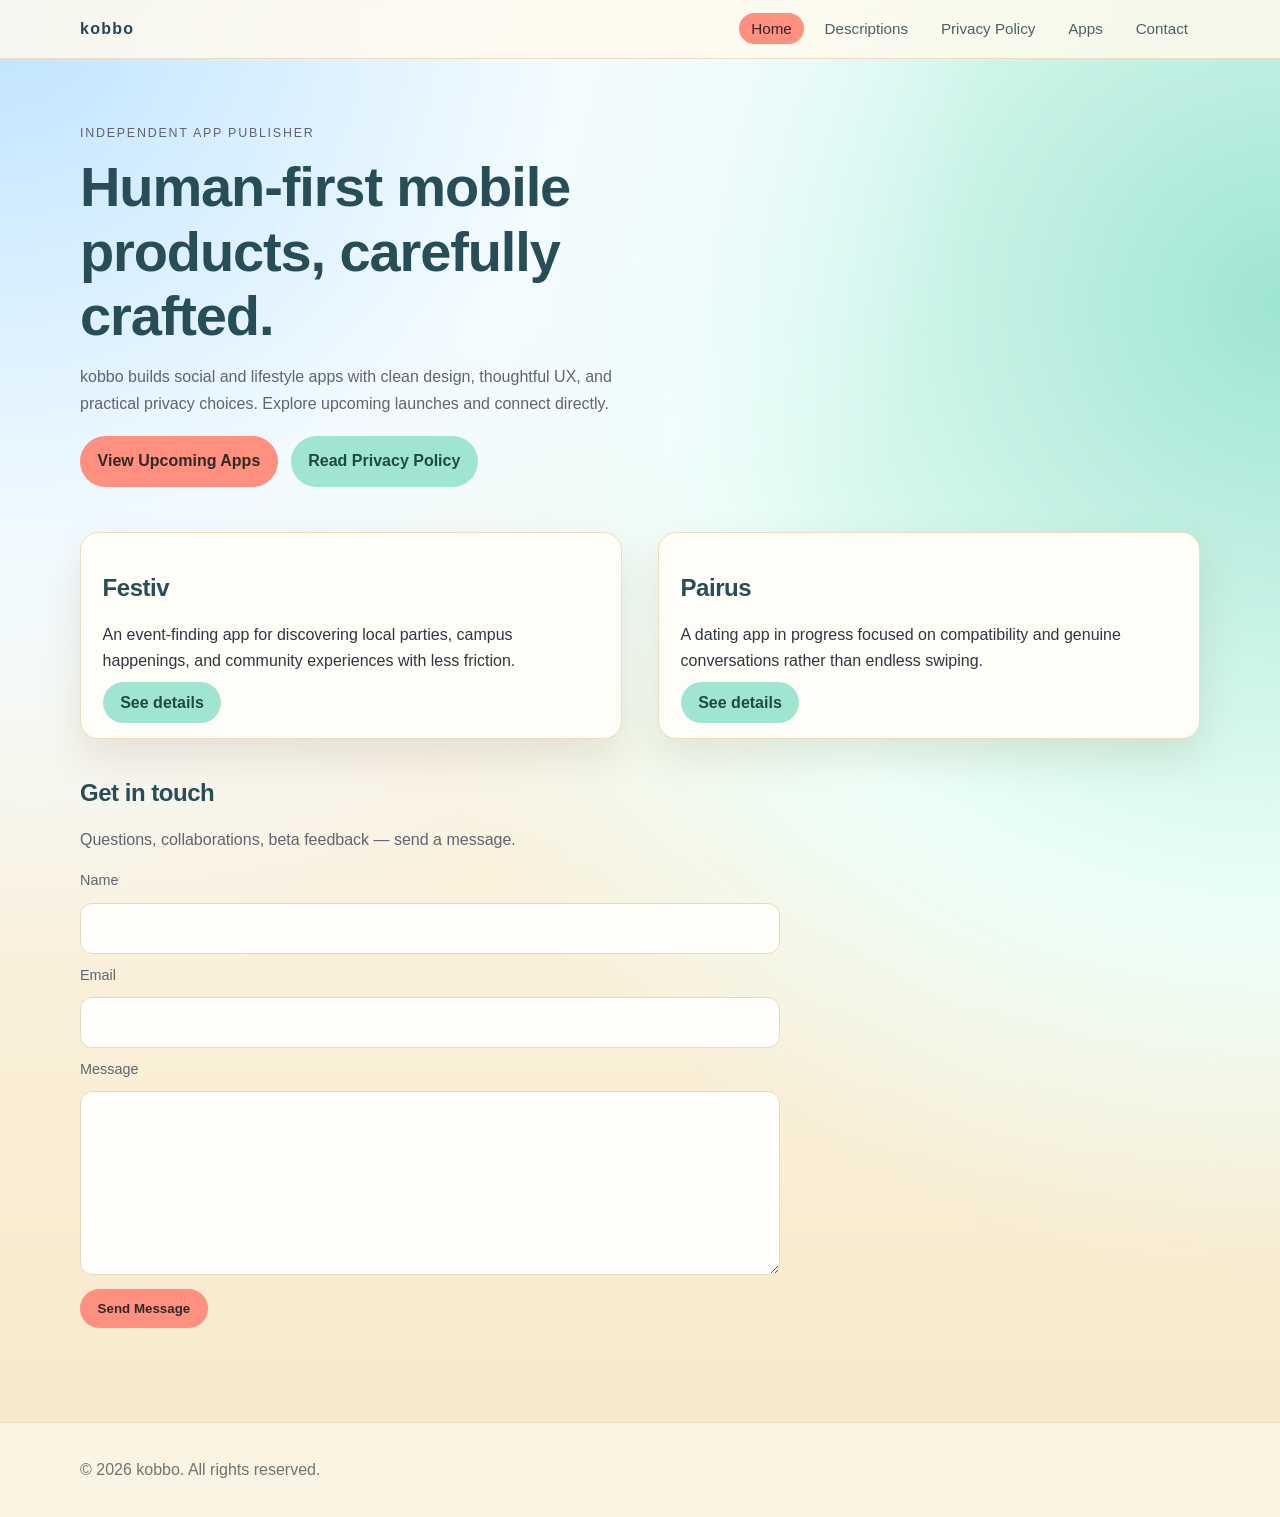
==== commit 182de29b: "Remove test submit button and rename revert action" ====
--- a/index.html
+++ b/index.html
@@ -76,7 +76,6 @@
 
             <div class="form-actions">
               <button type="submit" class="btn" id="contactSubmit">Send Message</button>
-              <button type="button" class="btn btn-secondary" id="testSubmit">Test Submit</button>
             </div>
             <p id="formStatus" class="form-status" aria-live="polite"></p>
           </form>
@@ -85,7 +84,7 @@
             <span class="checkmark" aria-hidden="true">✓</span>
             <h3>Message Sent</h3>
             <p id="successText">Your message has been submitted successfully. I'll get back to you soon.</p>
-            <button type="button" class="btn btn-secondary" id="revertSubmit">Revert to normal submission</button>
+            <button type="button" class="btn btn-secondary" id="revertSubmit">Send another message</button>
           </div>
         </div>
       </section>
